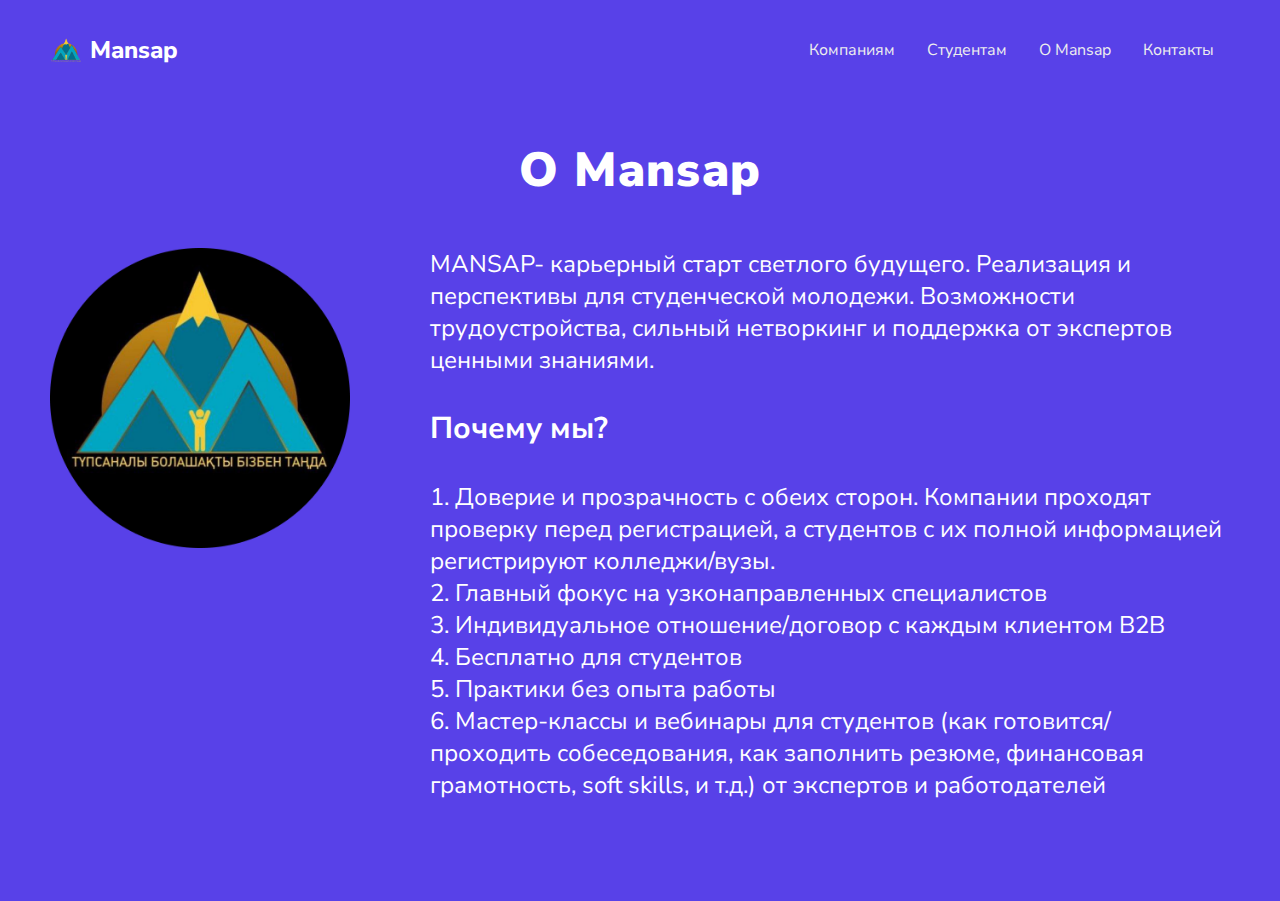
==== about.html @ 93e7dc52 "Added Google Analytics" ====
<!DOCTYPE html>
<html lang="en">

<head>
    <meta charset="UTF-8">
    <meta name="viewport" content="width=device-width, initial-scale=1.0">
    <title>Mansap</title>
    <link rel="stylesheet" href="./css/about.css">
    <link rel="icon" href="./img/favicon.ico" type="image/x-icon">
</head>

<body>
    <header class="header">
        <nav class="header-navbar">
            <div class="container">
                <a href="/" class="logo">
                    <img src="./img/logo.png" alt="Mansap">
                    Mansap
                </a>
                <ul class="menu">
                    <li><a href="/">Компаниям</a></li>
                    <li><a href="/students.html">Студентам</a></li>
                    <li><a href="/about.html">О Mansap</a></li>
                    <li><a href="/contacts.html">Контакты</a></li>
                </ul>
                <div class="hamburger">
                    <span class="bar"></span>
                    <span class="bar"></span>
                    <span class="bar"></span>
                </div>
            </div>
        </nav>
        <div class="header-content">
            <div class="container">
                <div class="content">
                    <h1 class="content__title">
                        О Mansap
                    </h1>

                    <div class="content__block">
                        <img src="./img/big-logo.png" alt="">
                        <div class="content__subblock">
                            <p>MANSAP- карьерный старт светлого будущего. Реализация и перспективы для студенческой
                                молодежи. Возможности трудоустройства, сильный нетворкинг и поддержка от экспертов
                                ценными знаниями.
                                <br><br>
                                <b style="font-size: 30px;">Почему мы? </b>
                                <br><br>
                                1. Доверие и прозрачность с обеих сторон.
                                Компании проходят проверку перед регистрацией, а студентов с их полной информацией
                                регистрируют колледжи/вузы.
                                <br>
                                2. Главный фокус на узконаправленных специалистов
                                <br>
                                3.
                                Индивидуальное отношение/договор с каждым клиентом B2B
                                <br>
                                4. Бесплатно для студентов
                                <br>
                                5.
                                Практики без опыта работы
                                <br>
                                6. Мастер-классы и вебинары для студентов (как готовится/проходить собеседования, как
                                заполнить резюме, финансовая грамотность, soft skills, и т.д.) от экспертов и
                                работодателей
                            </p>
                        </div>
                    </div>

                </div>

            </div>
        </div>
    </header>

    <script async src="https://www.googletagmanager.com/gtag/js?id=G-EMVZ4DNHGW"></script>
    <script>
      window.dataLayer = window.dataLayer || [];
      function gtag(){dataLayer.push(arguments);}
      gtag('js', new Date());
    
      gtag('config', 'G-EMVZ4DNHGW');
    </script>
    <script src="https://code.jquery.com/jquery-3.7.1.min.js"
        integrity="sha256-/JqT3SQfawRcv/BIHPThkBvs0OEvtFFmqPF/lYI/Cxo=" crossorigin="anonymous"></script>
    <script src="./js/students.js"></script>
</body>

</html>
---- css/about.css ----
@import url("https://fonts.googleapis.com/css2?family=Nunito+Sans:opsz,wght@6..12,400;6..12,500;6..12,700;6..12,800;6..12,900&display=swap");
* {
  box-sizing: border-box;
  margin: 0;
  padding: 0;
  font-family: "Nunito Sans", sans-serif;
}

.header {
  background: #5841E8;
  min-height: 728px;
  padding: 0 100px;
}
@media screen and (max-width: 1441px) {
  .header {
    padding: 0 50px;
  }
}
@media screen and (max-width: 509px) {
  .header {
    padding: 0 30px;
  }
}
.header-navbar .container {
  display: flex;
  align-items: center;
  justify-content: space-between;
  height: 100px;
  max-width: 1340px;
}
.header-navbar .logo {
  display: flex;
  font-size: 1.5rem;
  font-weight: 800;
  color: #fff;
  cursor: pointer;
  align-items: center;
  text-decoration: none;
}
.header-navbar .logo img {
  width: 2rem;
  margin-right: 0.5rem;
}
.header-navbar .menu {
  display: flex;
  align-items: center;
  justify-content: center;
  list-style: none;
}
.header-navbar .menu li {
  margin: 0 1rem;
  cursor: pointer;
  transition: all 0.3s ease-in-out;
}
.header-navbar .menu li a {
  color: #eee;
  text-decoration: none;
}
.header-navbar .menu li a:hover {
  color: #fff;
}
@media screen and (max-width: 967px) {
  .header-navbar .menu li {
    margin: 2.5rem 0;
    font-size: 30px;
    font-weight: 700;
  }
}
@media (max-width: 967px) {
  .header-navbar .menu {
    position: fixed;
    left: -100%;
    top: 5rem;
    flex-direction: column;
    background-color: #3921d2;
    width: 100%;
    height: 100vh;
    border-radius: 10px;
    text-align: center;
    transition: 0.3s;
    z-index: 999;
    box-shadow: 0 10px 27px rgba(0, 0, 0, 0.05);
  }
}
.header-navbar .menu.active {
  left: 0;
}
.header-navbar .hamburger {
  display: none;
}
@media screen and (max-width: 967px) {
  .header-navbar .hamburger {
    display: block;
    cursor: pointer;
  }
}
.header-navbar .hamburger.active .bar:nth-child(2) {
  opacity: 0;
}
.header-navbar .hamburger.active .bar:nth-child(1) {
  transform: translateY(8px) rotate(45deg);
}
.header-navbar .hamburger.active .bar:nth-child(3) {
  transform: translateY(-8px) rotate(-45deg);
}
.header-navbar .bar {
  display: block;
  width: 25px;
  height: 3px;
  margin: 5px auto;
  -webkit-transition: all 0.3s ease-in-out;
  transition: all 0.3s ease-in-out;
  background-color: #fff;
}
@media screen and (max-width: 1387px) {
  .header-content .container {
    gap: 0;
  }
}
.header-content .content {
  padding-top: 40px;
  margin: 0 auto;
  text-align: center;
}
.header-content .content__title {
  font-size: 3rem;
  font-weight: 900;
  color: #fff;
  margin-bottom: 3rem;
  line-height: 126.9%;
  letter-spacing: 1.28px;
}
@media screen and (max-width: 626px) {
  .header-content .content__title {
    width: auto;
    font-size: 2.5rem;
  }
}
.header-content .content__block {
  display: flex;
  gap: 80px;
  padding-bottom: 100px;
}
@media screen and (max-width: 967px) {
  .header-content .content__block {
    flex-direction: column;
  }
}
.header-content .content__block img {
  width: 300px;
  height: 300px;
}
@media screen and (max-width: 967px) {
  .header-content .content__block img {
    width: 300px;
    height: 300px;
  }
}
.header-content .content__subblock p {
  text-align: left;
  font-size: 1.5rem;
  color: #fff;
}
.header-content .content__contact-block.whatsapp {
  background: #fff;
  margin-top: 20px;
}
.header-content .content__contact-block.whatsapp:hover {
  background: #fff;
}
.header-content .content__contact-block.whatsapp span {
  color: #5841E8;
  font-weight: 800;
}
.header-content .img img {
  width: 100%;
  min-width: 636px;
}
@media screen and (max-width: 1265px) {
  .header-content .img img {
    max-width: 500px;
    width: 80%;
    min-width: 75%;
    margin-right: 100px;
  }
}
@media screen and (max-width: 967px) {
  .header-content .img img {
    display: none;
  }
}
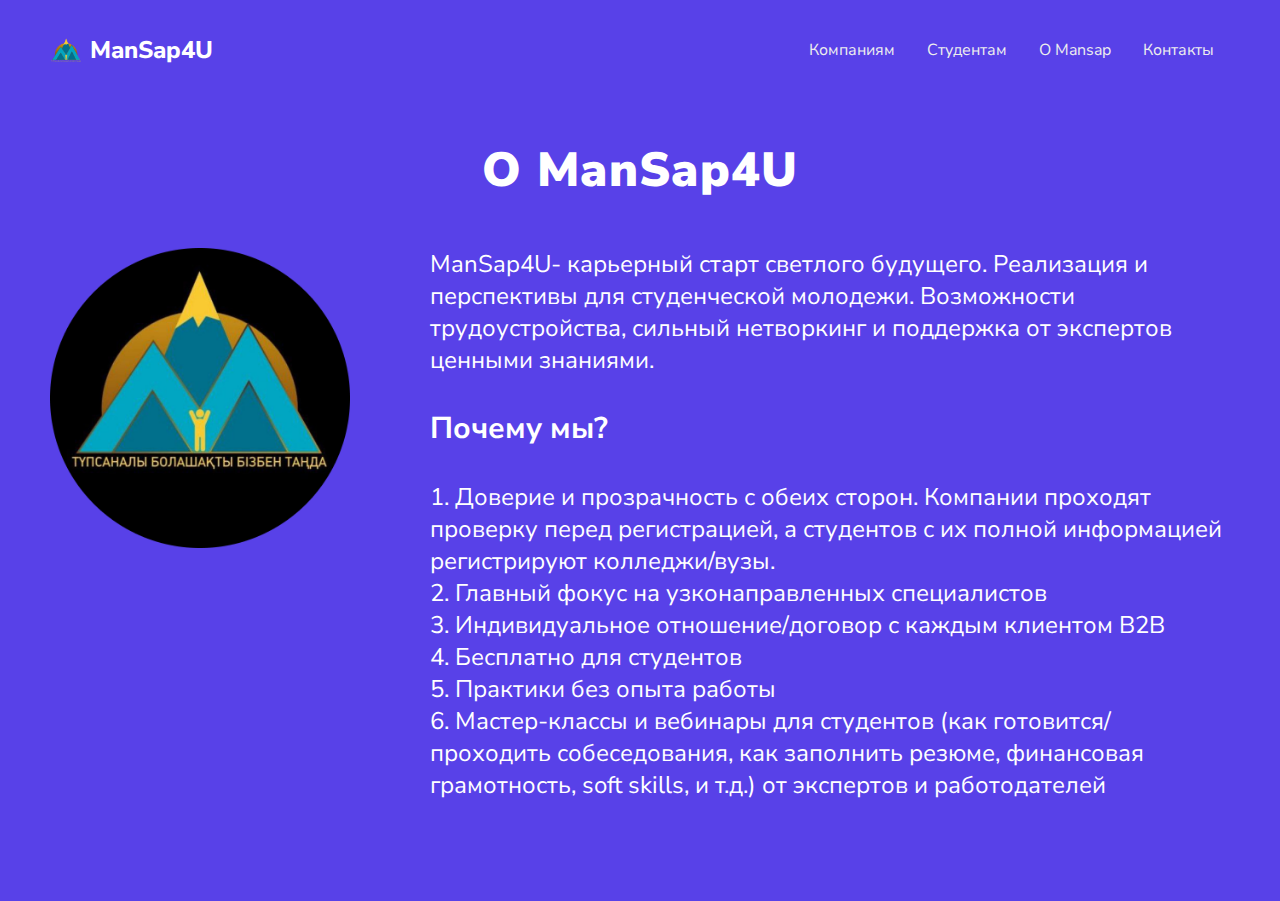
==== commit db59b455: "Update about.html" ====
--- a/about.html
+++ b/about.html
@@ -4,9 +4,42 @@
 <head>
     <meta charset="UTF-8">
     <meta name="viewport" content="width=device-width, initial-scale=1.0">
-    <title>Mansap</title>
+    <title>О нас</title>
+    <meta name="keywords"
+        content="Казахстан, Алматы, Работа в Казахстане, Работа в Алматы, Работа для студентов в Алматы, Стажировки для студентов в Алматы, работа, работодатели, Поиск работы, Стажировки, Работа для студентов, Вакансии компаний, Поиск сотрудников, Карьерный рост, Работа в IT, Стажировка в компаниях, Работа ищущим на рынке труда, студенты">
+    <meta name="description"
+        content="MANSAP- карьерный старт светлого будущего. Реализация и перспективы для студенческой молодежи. Возможности трудоустройства, сильный нетворкинг и поддержка от экспертов ценными знаниями.">
     <link rel="stylesheet" href="./css/about.css">
     <link rel="icon" href="./img/favicon.ico" type="image/x-icon">
+    <script async src="https://www.googletagmanager.com/gtag/js?id=G-EMVZ4DNHGW"></script>
+    <script>
+        window.dataLayer = window.dataLayer || [];
+        function gtag() { dataLayer.push(arguments); }
+        gtag('js', new Date());
+
+        gtag('config', 'G-EMVZ4DNHGW');
+    </script>
+    <!-- Yandex.Metrika counter -->
+    <script type="text/javascript">
+        (function (m, e, t, r, i, k, a) {
+            m[i] = m[i] || function () { (m[i].a = m[i].a || []).push(arguments) };
+            m[i].l = 1 * new Date();
+            for (var j = 0; j < document.scripts.length; j++) { if (document.scripts[j].src === r) { return; } }
+            k = e.createElement(t), a = e.getElementsByTagName(t)[0], k.async = 1, k.src = r, a.parentNode.insertBefore(k, a)
+        })
+            (window, document, "script", "https://mc.yandex.ru/metrika/tag.js", "ym");
+
+        ym(95471291, "init", {
+            clickmap: true,
+            trackLinks: true,
+            accurateTrackBounce: true,
+            webvisor: true
+        });
+    </script>
+    <noscript>
+        <div><img src="https://mc.yandex.ru/watch/95471291" style="position:absolute; left:-9999px;" alt="" /></div>
+    </noscript>
+    <!-- /Yandex.Metrika counter -->
 </head>
 
 <body>
@@ -15,7 +48,7 @@
             <div class="container">
                 <a href="/" class="logo">
                     <img src="./img/logo.png" alt="Mansap">
-                    Mansap
+                    ManSap4U
                 </a>
                 <ul class="menu">
                     <li><a href="/">Компаниям</a></li>
@@ -34,13 +67,13 @@
             <div class="container">
                 <div class="content">
                     <h1 class="content__title">
-                        О Mansap
+                        О ManSap4U
                     </h1>
 
                     <div class="content__block">
                         <img src="./img/big-logo.png" alt="">
                         <div class="content__subblock">
-                            <p>MANSAP- карьерный старт светлого будущего. Реализация и перспективы для студенческой
+                            <p>ManSap4U- карьерный старт светлого будущего. Реализация и перспективы для студенческой
                                 молодежи. Возможности трудоустройства, сильный нетворкинг и поддержка от экспертов
                                 ценными знаниями.
                                 <br><br>
@@ -73,14 +106,7 @@
         </div>
     </header>
 
-    <script async src="https://www.googletagmanager.com/gtag/js?id=G-EMVZ4DNHGW"></script>
-    <script>
-      window.dataLayer = window.dataLayer || [];
-      function gtag(){dataLayer.push(arguments);}
-      gtag('js', new Date());
-    
-      gtag('config', 'G-EMVZ4DNHGW');
-    </script>
+
     <script src="https://code.jquery.com/jquery-3.7.1.min.js"
         integrity="sha256-/JqT3SQfawRcv/BIHPThkBvs0OEvtFFmqPF/lYI/Cxo=" crossorigin="anonymous"></script>
     <script src="./js/students.js"></script>
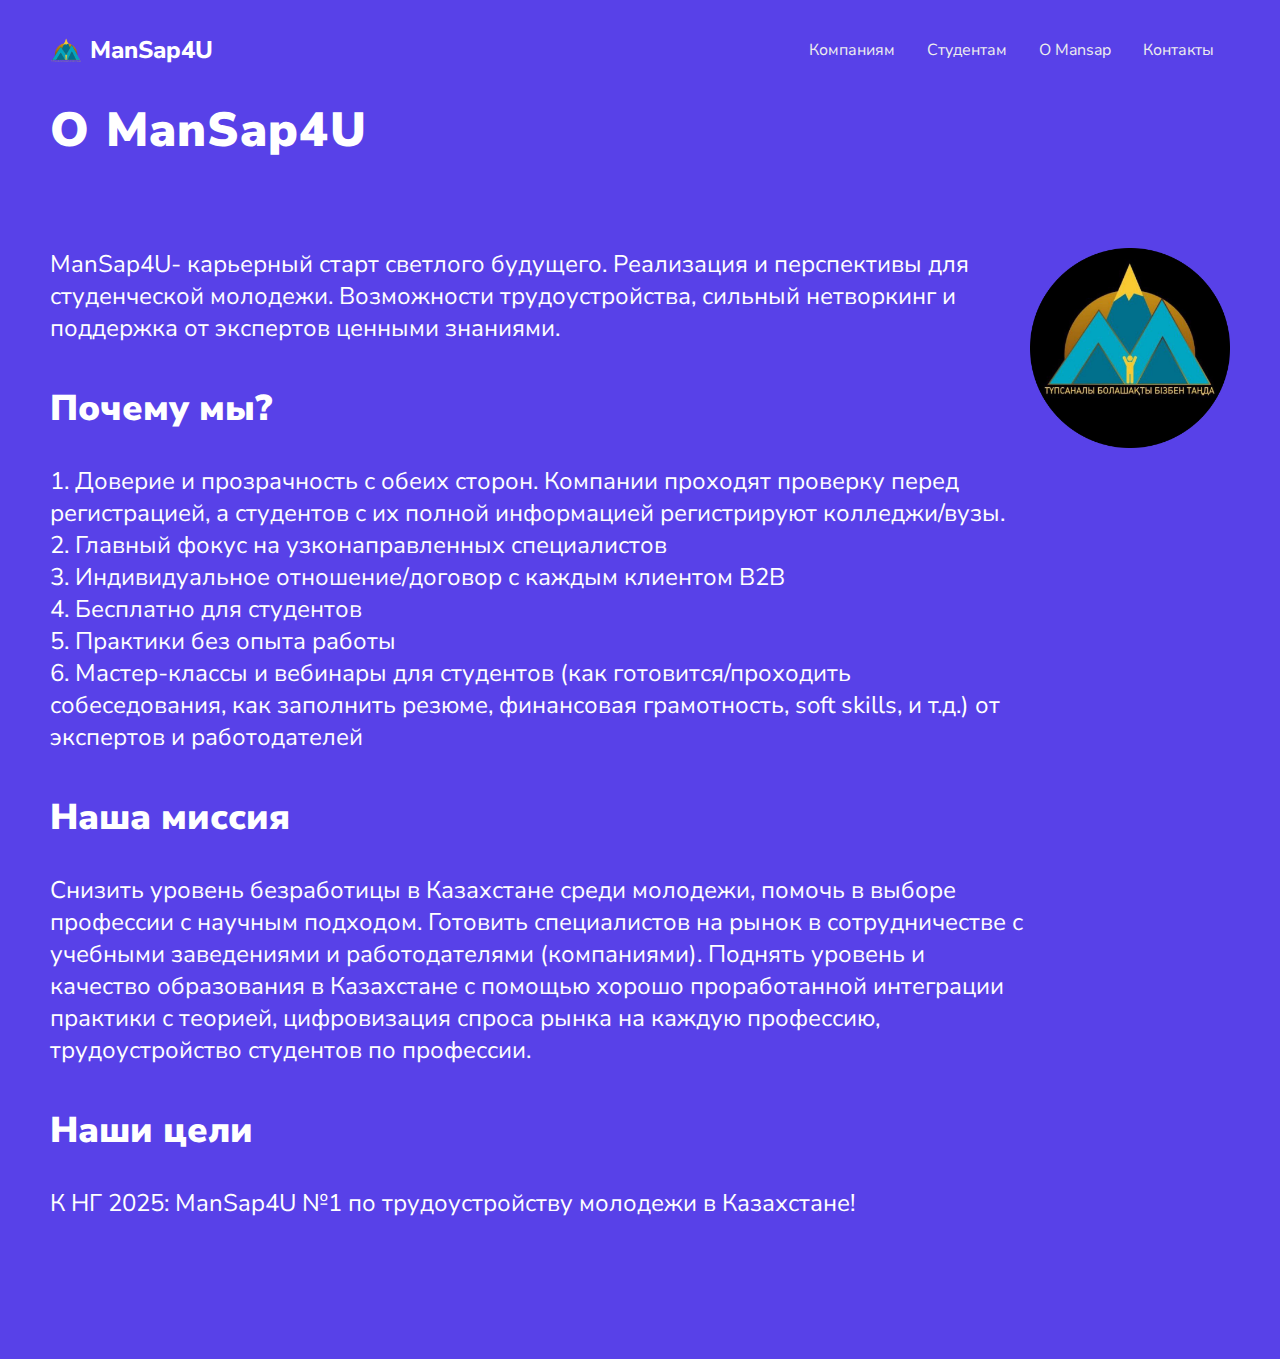
==== commit 9291965b: "Added some changes" ====
--- a/about.html
+++ b/about.html
@@ -65,19 +65,19 @@
         </nav>
         <div class="header-content">
             <div class="container">
+                <h1 class="content__title">
+                    О ManSap4U
+                </h1>
                 <div class="content">
-                    <h1 class="content__title">
-                        О ManSap4U
-                    </h1>
-
                     <div class="content__block">
-                        <img src="./img/big-logo.png" alt="">
                         <div class="content__subblock">
                             <p>ManSap4U- карьерный старт светлого будущего. Реализация и перспективы для студенческой
                                 молодежи. Возможности трудоустройства, сильный нетворкинг и поддержка от экспертов
-                                ценными знаниями.
-                                <br><br>
-                                <b style="font-size: 30px;">Почему мы? </b>
+                                ценными знаниями.</p>
+                        </div>
+                        <div class="content__subblock">
+                            <p>
+                                <b class="content__subtitle">Почему мы? </b>
                                 <br><br>
                                 1. Доверие и прозрачность с обеих сторон.
                                 Компании проходят проверку перед регистрацией, а студентов с их полной информацией
@@ -98,10 +98,27 @@
                                 работодателей
                             </p>
                         </div>
+                        <div class="content__subblock">
+                            <p>
+                                <b class="content__subtitle">Наша миссия</b>
+                                <br><br>
+                                Снизить уровень безработицы в Казахстане среди молодежи, помочь в выборе профессии с
+                                научным подходом. Готовить специалистов на рынок в сотрудничестве с учебными заведениями
+                                и работодателями (компаниями). Поднять уровень и качество образования в Казахстане с
+                                помощью хорошо проработанной интеграции практики с теорией, цифровизация спроса рынка на
+                                каждую профессию, трудоустройство студентов по профессии.
+                            </p>
+                        </div>
+                        <div class="content__subblock">
+                            <p>
+                                <b class="content__subtitle">Наши цели</b>
+                                <br><br>
+                                К НГ 2025: ManSap4U №1 по трудоустройству молодежи в Казахстане!
+                            </p>
+                        </div>
                     </div>
-
+                    <img src="./img/big-logo.png" alt="">
                 </div>
-
             </div>
         </div>
     </header>
--- a/css/about.css
+++ b/css/about.css
@@ -112,15 +112,22 @@
   transition: all 0.3s ease-in-out;
   background-color: #fff;
 }
+
 @media screen and (max-width: 1387px) {
   .header-content .container {
     gap: 0;
   }
 }
 .header-content .content {
+  display: flex;
   padding-top: 40px;
   margin: 0 auto;
   text-align: center;
+}
+@media screen and (max-width: 967px) {
+  .header-content .content {
+    flex-direction: column;
+  }
 }
 .header-content .content__title {
   font-size: 3rem;
@@ -137,14 +144,7 @@
   }
 }
 .header-content .content__block {
-  display: flex;
-  gap: 80px;
   padding-bottom: 100px;
-}
-@media screen and (max-width: 967px) {
-  .header-content .content__block {
-    flex-direction: column;
-  }
 }
 .header-content .content__block img {
   width: 300px;
@@ -152,11 +152,16 @@
 }
 @media screen and (max-width: 967px) {
   .header-content .content__block img {
+    flex: 1;
     width: 300px;
     height: 300px;
   }
 }
-.header-content .content__subblock p {
+.header-content .content__subblock {
+  margin-bottom: 40px;
+}
+.header-content .content__subblock p,
+.header-content .content__subblock div {
   text-align: left;
   font-size: 1.5rem;
   color: #fff;
@@ -172,12 +177,12 @@
   color: #5841E8;
   font-weight: 800;
 }
-.header-content .img img {
-  width: 100%;
-  min-width: 636px;
+.header-content img {
+  min-width: 200px;
+  height: 100%;
 }
 @media screen and (max-width: 1265px) {
-  .header-content .img img {
+  .header-content img {
     max-width: 500px;
     width: 80%;
     min-width: 75%;
@@ -185,7 +190,12 @@
   }
 }
 @media screen and (max-width: 967px) {
-  .header-content .img img {
+  .header-content img {
     display: none;
   }
+}
+
+.content__subtitle {
+  font-weight: 900;
+  font-size: 36px;
 }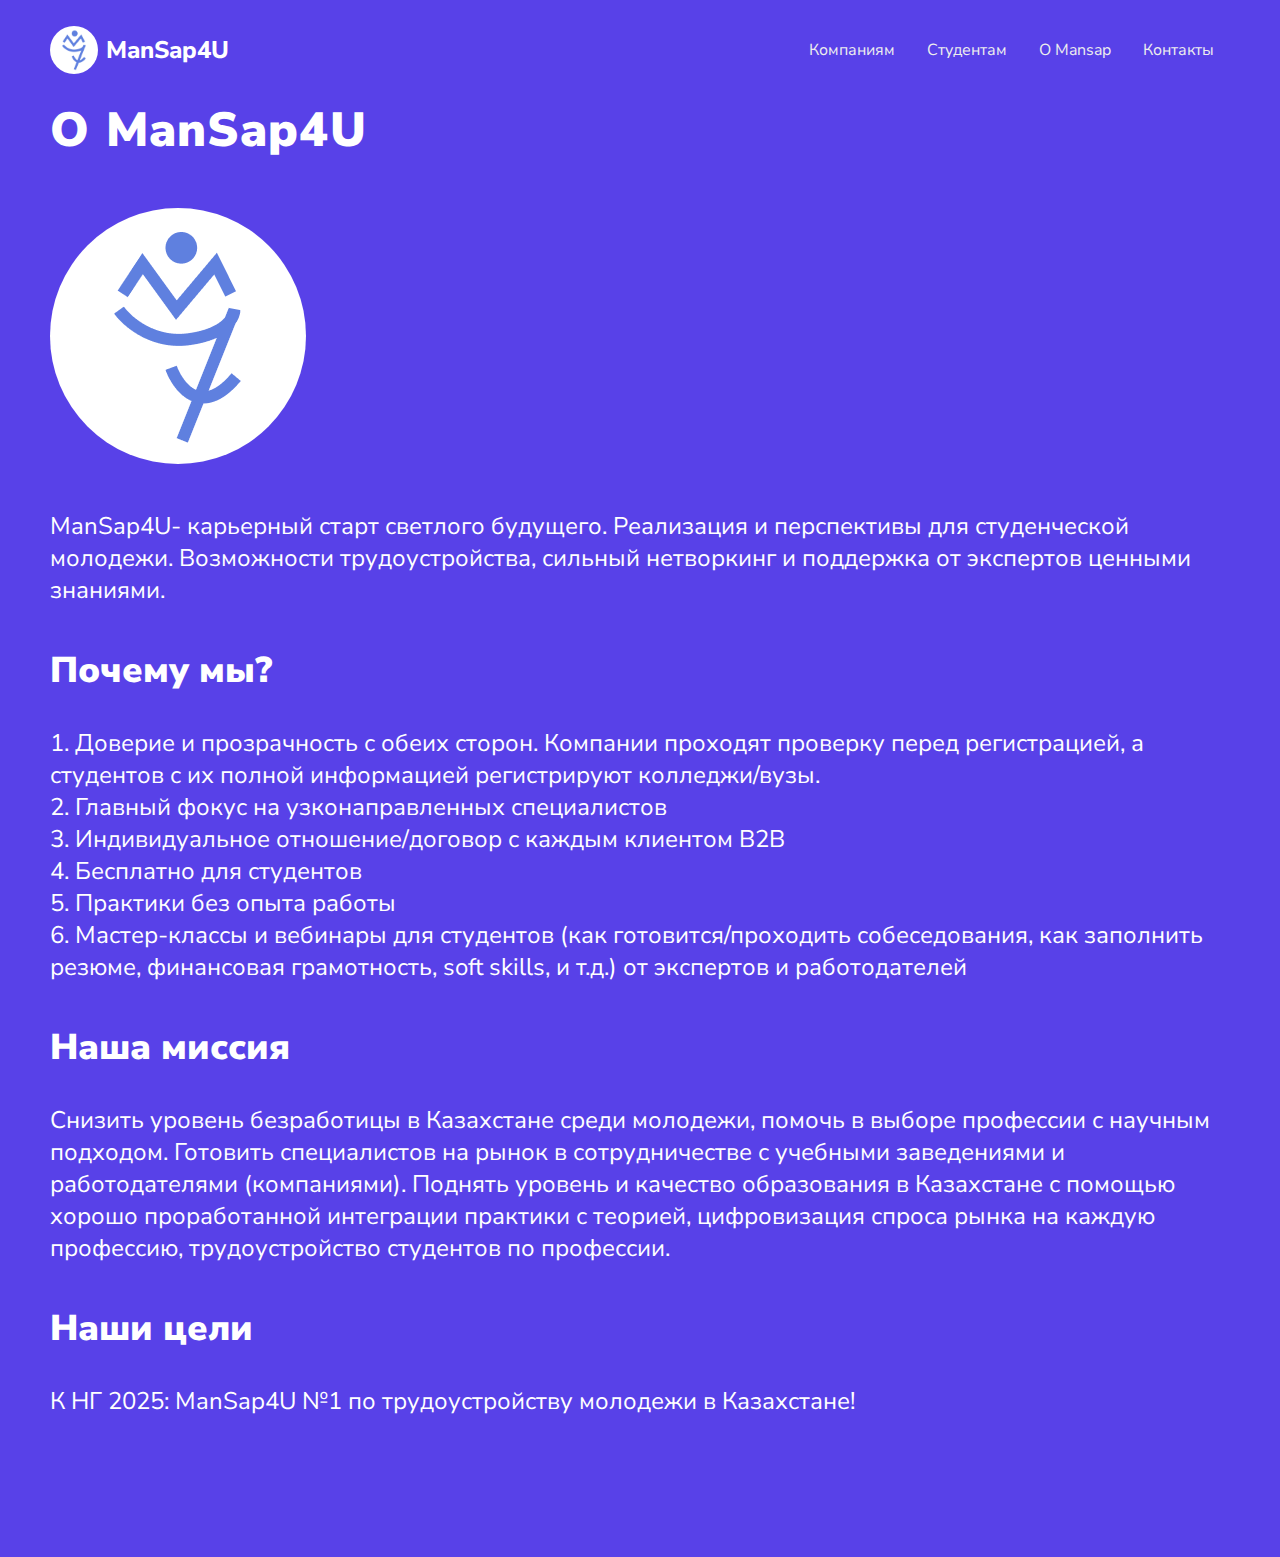
==== commit e134a519: "- Пофиксены некоторые недочеты со стилями на лендинге - Изменено лого - Изменена ссылка на валидный " ====
--- a/about.html
+++ b/about.html
@@ -10,7 +10,7 @@
     <meta name="description"
         content="MANSAP- карьерный старт светлого будущего. Реализация и перспективы для студенческой молодежи. Возможности трудоустройства, сильный нетворкинг и поддержка от экспертов ценными знаниями.">
     <link rel="stylesheet" href="./css/about.css">
-    <link rel="icon" href="./img/favicon.ico" type="image/x-icon">
+    <link rel="icon" href="./img/new-logo.ico" type="image/x-icon">
     <script async src="https://www.googletagmanager.com/gtag/js?id=G-EMVZ4DNHGW"></script>
     <script>
         window.dataLayer = window.dataLayer || [];
@@ -47,7 +47,7 @@
         <nav class="header-navbar">
             <div class="container">
                 <a href="/" class="logo">
-                    <img src="./img/logo.png" alt="Mansap">
+                    <img src="./img/new-logo.png" alt="Mansap">
                     ManSap4U
                 </a>
                 <ul class="menu">
@@ -65,9 +65,12 @@
         </nav>
         <div class="header-content">
             <div class="container">
+
                 <h1 class="content__title">
                     О ManSap4U
                 </h1>
+                <img src="./img/new-logo.png" alt="" style="border-radius: 50%;">
+
                 <div class="content">
                     <div class="content__block">
                         <div class="content__subblock">
@@ -117,7 +120,6 @@
                             </p>
                         </div>
                     </div>
-                    <img src="./img/big-logo.png" alt="">
                 </div>
             </div>
         </div>
--- a/css/about.css
+++ b/css/about.css
@@ -38,8 +38,9 @@
   text-decoration: none;
 }
 .header-navbar .logo img {
-  width: 2rem;
+  width: 3rem;
   margin-right: 0.5rem;
+  border-radius: 50%;
 }
 .header-navbar .menu {
   display: flex;
